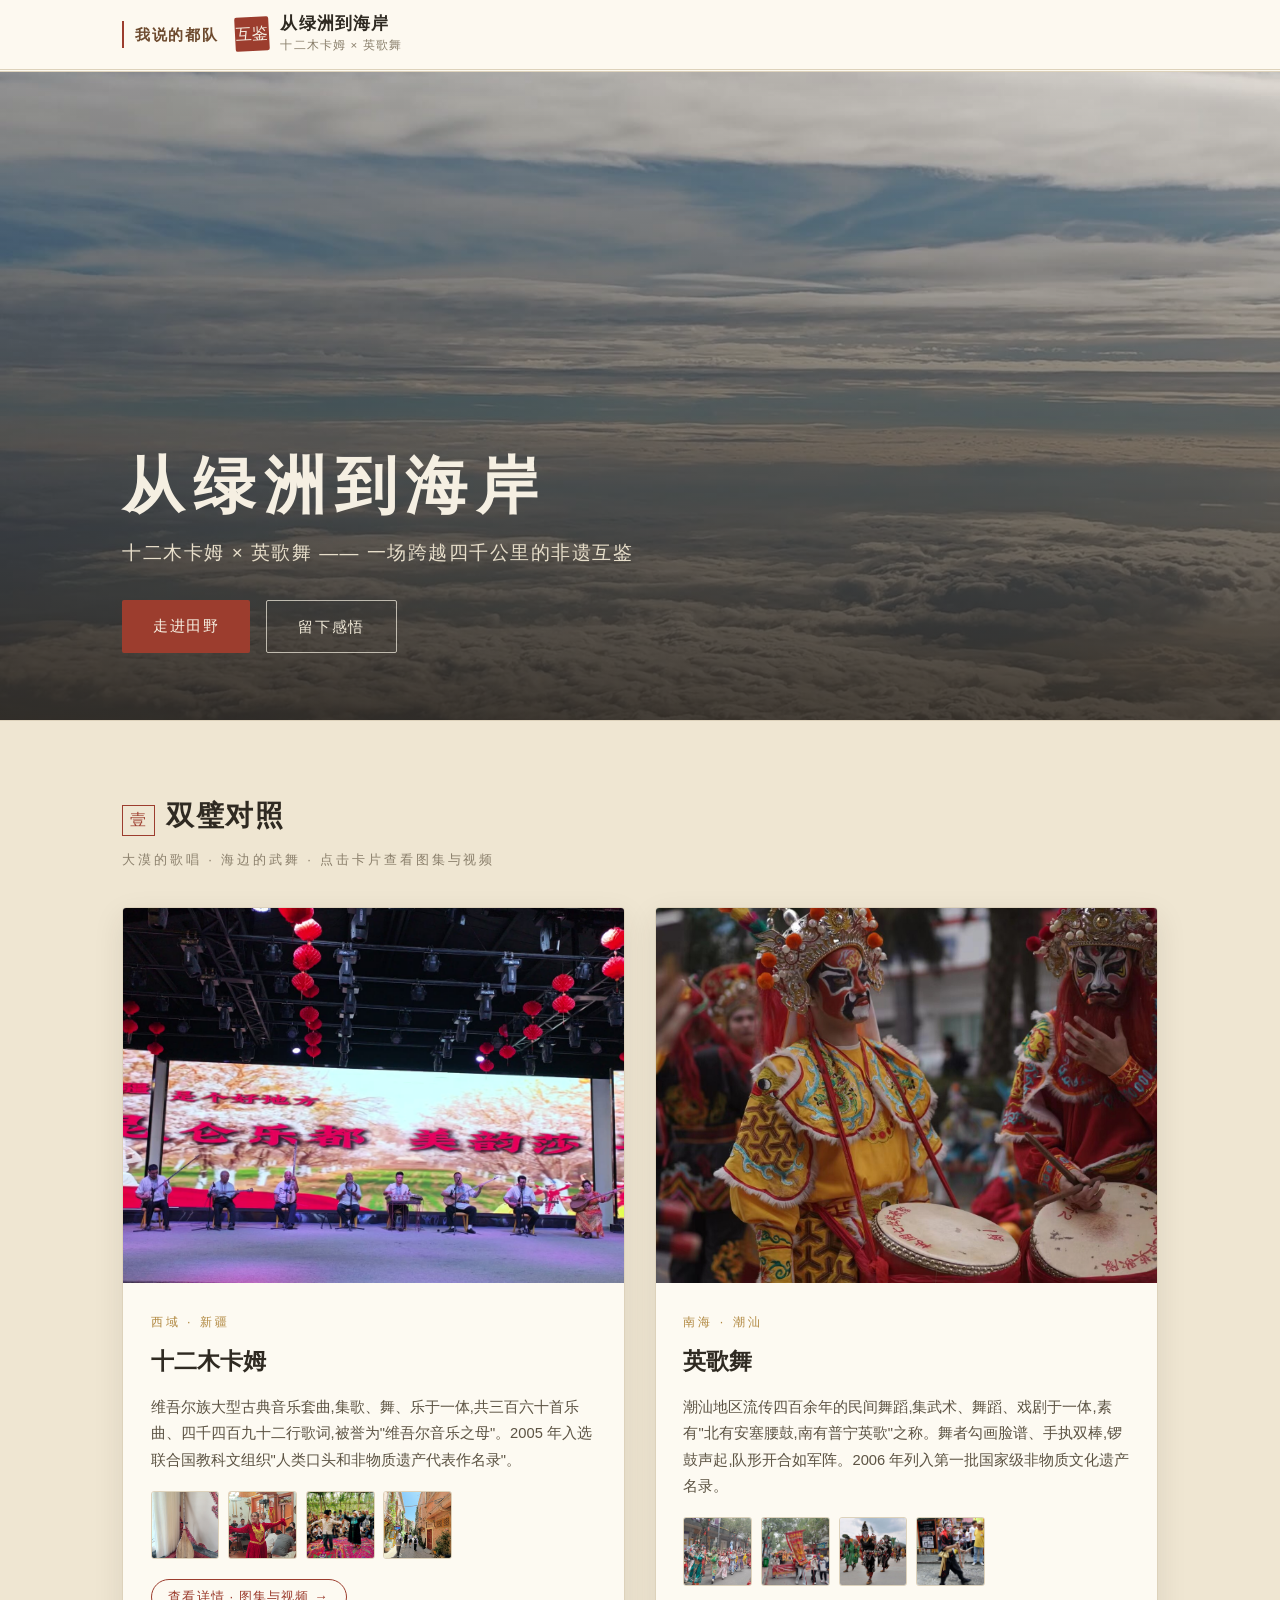
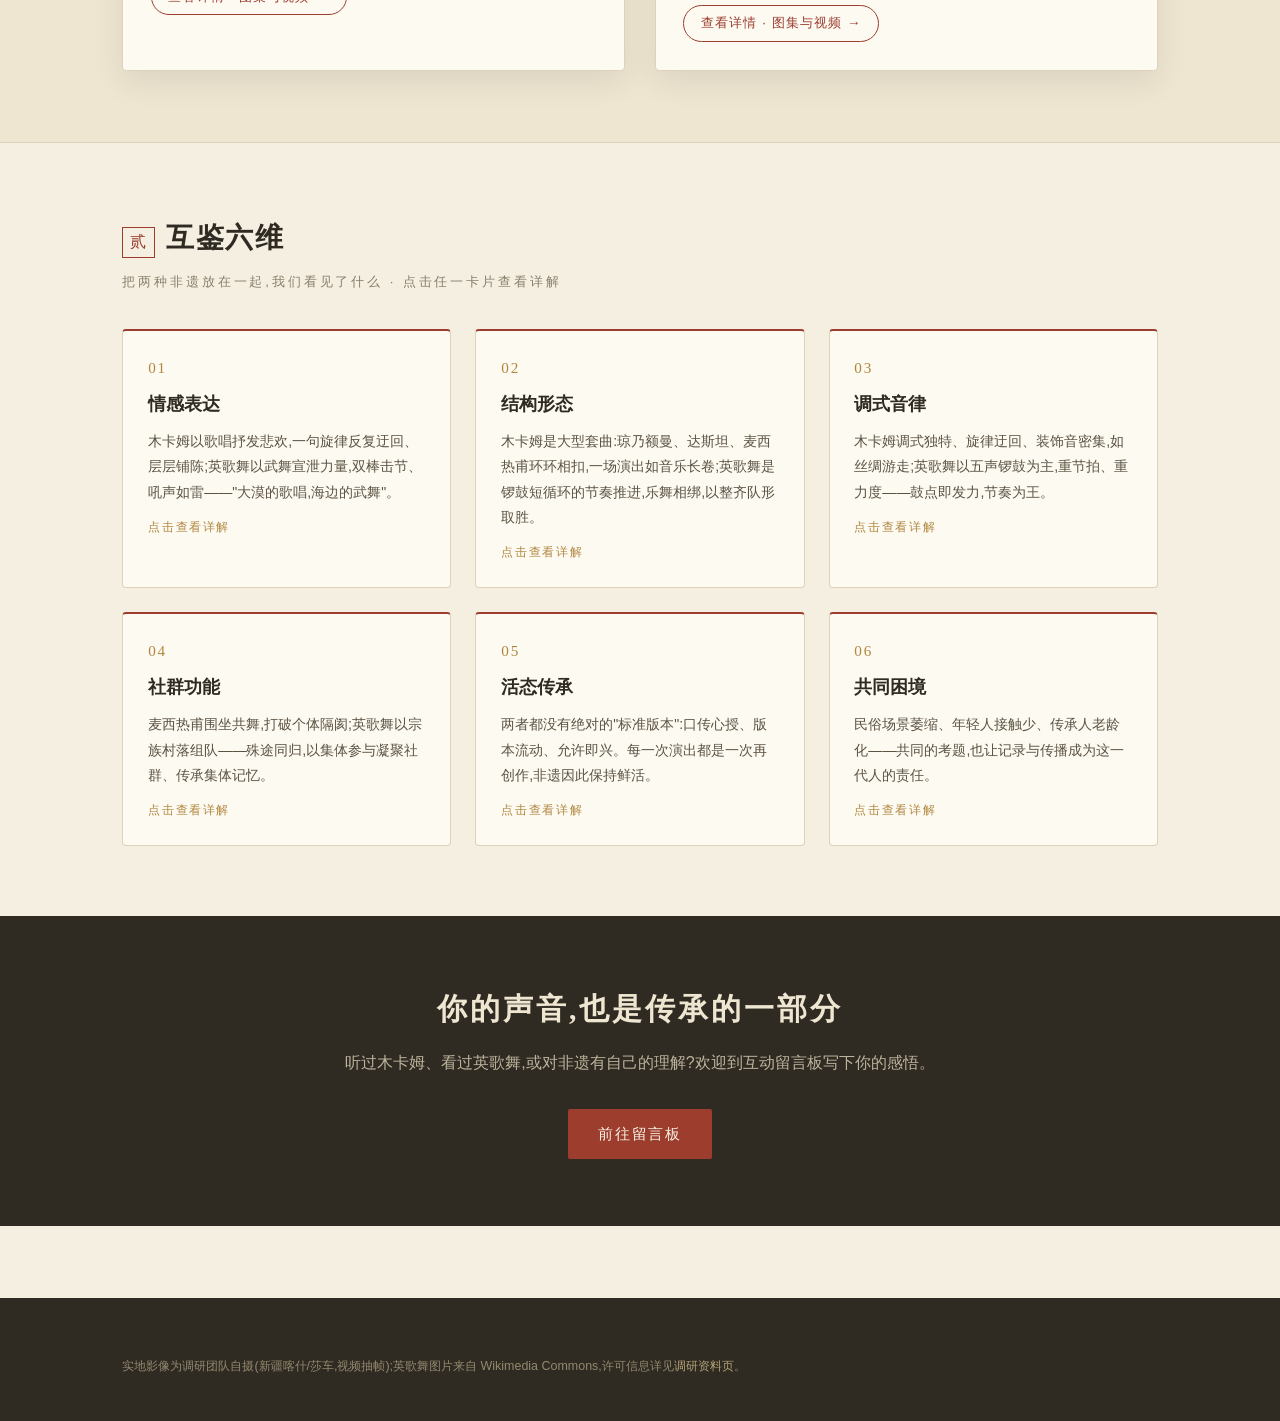
==== web/index.html @ 74cf7c91 "Add 从绿洲到海岸 cultural exchange website with Waline comments" ====
<!DOCTYPE html>
<html lang="zh-CN">
<head>
<meta charset="UTF-8">
<meta name="viewport" content="width=device-width, initial-scale=1.0">
<title>从绿洲到海岸 · 十二木卡姆 × 英歌舞</title>
<meta name="description" content="十二木卡姆与英歌舞文化互鉴——从绿洲到海岸,田野调研成果展示。">
<link rel="icon" href="data:image/svg+xml,%3Csvg xmlns='http://www.w3.org/2000/svg' viewBox='0 0 100 100'%3E%3Crect width='100' height='100' fill='%239c3d2e'/%3E%3Ctext x='50' y='74' font-size='62' text-anchor='middle' fill='%23f5efe2' font-family='serif'%3E%E4%BA%92%3C/text%3E%3C/svg%3E">
<link rel="stylesheet" href="css/style.css">
</head>
<body data-page="home">

<header class="site-header">
  <div class="container header-inner">
    <span class="team-name">我说的都队</span>
    <a class="brand" href="index.html">
      <span class="seal">互鉴</span>
      <span class="brand-text">
        <b>从绿洲到海岸</b>
        <small>十二木卡姆 × 英歌舞</small>
      </span>
    </a>
    <details class="nav-toggle">
      <summary aria-label="打开菜单">☰</summary>
      <nav class="site-nav" aria-label="主导航">
        <a href="index.html" class="active">首页</a>
        <a href="research.html">调研资料</a>
        <a href="guestbook.html">互动留言</a>
      </nav>
    </details>
  </div>
</header>

<main>
  <!-- 首屏 -->
  <section class="hero">
    <img class="hero-img" src="assets/img/hero_kashgar.jpg" alt="新疆喀什航拍采集画面(调研团队自摄)">
    <div class="hero-overlay">
      <div class="container hero-content">
        <h1>从绿洲到海岸</h1>
        <p class="hero-sub">十二木卡姆 × 英歌舞 —— 一场跨越四千公里的非遗互鉴</p>
        <div class="hero-actions">
          <a class="btn btn-primary" href="research.html">走进田野</a>
          <a class="btn btn-ghost" href="guestbook.html">留下感悟</a>
        </div>
      </div>
    </div>
  </section>

  <!-- 壹 · 双璧对照 -->
  <section class="section section-alt">
    <div class="container">
      <h2 class="section-title"><span class="sec-no">壹</span>双璧对照</h2>
      <p class="sec-sub">大漠的歌唱 · 海边的武舞 · 点击卡片查看图集与视频</p>
      <div class="duo-cards">
        <article class="duo-card" data-detail="muqam" role="button" tabindex="0">
          <img src="assets/img/stage_muqam.jpg" alt="莎车舞台木卡姆专场演出(调研团队自摄)">
          <div class="duo-body">
            <span class="tag">西域 · 新疆</span>
            <h3>十二木卡姆</h3>
            <p>维吾尔族大型古典音乐套曲,集歌、舞、乐于一体,共三百六十首乐曲、四千四百九十二行歌词,被誉为"维吾尔音乐之母"。2005 年入选联合国教科文组织"人类口头和非物质遗产代表作名录"。</p>
            <div class="card-thumbs">
              <img src="assets/img/muqam_dutar.jpg" alt="都塔尔">
              <img src="assets/img/teahouse_muqam.jpg" alt="茶馆表演">
              <img src="assets/img/muqam_xinjiang.jpg" alt="木卡姆演奏">
              <img src="assets/img/street_kashgar.jpg" alt="古城街巷">
            </div>
            <span class="card-more">查看详情 · 图集与视频 →</span>
          </div>
        </article>
        <article class="duo-card" data-detail="yingge" role="button" tabindex="0">
          <img src="assets/img/yingge_chaoshan.jpg" alt="潮汕英歌舞表演(摄影:Zoemonday,CC BY-SA 4.0)">
          <div class="duo-body">
            <span class="tag">南海 · 潮汕</span>
            <h3>英歌舞</h3>
            <p>潮汕地区流传四百余年的民间舞蹈,集武术、舞蹈、戏剧于一体,素有"北有安塞腰鼓,南有普宁英歌"之称。舞者勾画脸谱、手执双棒,锣鼓声起,队形开合如军阵。2006 年列入第一批国家级非物质文化遗产名录。</p>
            <div class="card-thumbs">
              <img src="assets/img/yingge_1.jpg" alt="英歌舞(CC0)">
              <img src="assets/img/yingge_2.jpg" alt="英歌舞(CC0)">
              <img src="assets/img/puning_yingge.jpg" alt="普宁英歌">
              <img src="assets/img/yingge_hk.jpg" alt="英歌舞角色">
            </div>
            <span class="card-more">查看详情 · 图集与视频 →</span>
          </div>
        </article>
      </div>
    </div>
  </section>

  <!-- 贰 · 互鉴六维 -->
  <section class="section">
    <div class="container">
      <h2 class="section-title"><span class="sec-no">贰</span>互鉴六维</h2>
      <p class="sec-sub">把两种非遗放在一起,我们看见了什么 · 点击任一卡片查看详解</p>
      <div class="dims">
        <div class="dim-card" data-detail="dim1" role="button" tabindex="0"><span class="dim-no">01</span><h3>情感表达</h3><p>木卡姆以歌唱抒发悲欢,一句旋律反复迂回、层层铺陈;英歌舞以武舞宣泄力量,双棒击节、吼声如雷——"大漠的歌唱,海边的武舞"。</p><span class="dim-hint">点击查看详解</span></div>
        <div class="dim-card" data-detail="dim2" role="button" tabindex="0"><span class="dim-no">02</span><h3>结构形态</h3><p>木卡姆是大型套曲:琼乃额曼、达斯坦、麦西热甫环环相扣,一场演出如音乐长卷;英歌舞是锣鼓短循环的节奏推进,乐舞相绑,以整齐队形取胜。</p><span class="dim-hint">点击查看详解</span></div>
        <div class="dim-card" data-detail="dim3" role="button" tabindex="0"><span class="dim-no">03</span><h3>调式音律</h3><p>木卡姆调式独特、旋律迂回、装饰音密集,如丝绸游走;英歌舞以五声锣鼓为主,重节拍、重力度——鼓点即发力,节奏为王。</p><span class="dim-hint">点击查看详解</span></div>
        <div class="dim-card" data-detail="dim4" role="button" tabindex="0"><span class="dim-no">04</span><h3>社群功能</h3><p>麦西热甫围坐共舞,打破个体隔阂;英歌舞以宗族村落组队——殊途同归,以集体参与凝聚社群、传承集体记忆。</p><span class="dim-hint">点击查看详解</span></div>
        <div class="dim-card" data-detail="dim5" role="button" tabindex="0"><span class="dim-no">05</span><h3>活态传承</h3><p>两者都没有绝对的"标准版本":口传心授、版本流动、允许即兴。每一次演出都是一次再创作,非遗因此保持鲜活。</p><span class="dim-hint">点击查看详解</span></div>
        <div class="dim-card" data-detail="dim6" role="button" tabindex="0"><span class="dim-no">06</span><h3>共同困境</h3><p>民俗场景萎缩、年轻人接触少、传承人老龄化——共同的考题,也让记录与传播成为这一代人的责任。</p><span class="dim-hint">点击查看详解</span></div>
      </div>
    </div>
  </section>

  <!-- 结尾召唤 -->
  <section class="cta">
    <div class="container">
      <h2>你的声音,也是传承的一部分</h2>
      <p>听过木卡姆、看过英歌舞,或对非遗有自己的理解?欢迎到互动留言板写下你的感悟。</p>
      <a class="btn btn-primary" href="guestbook.html">前往留言板</a>
    </div>
  </section>
</main>

<!-- 详情弹窗(双璧对照 / 互鉴六维共用) -->
<div class="modal" id="detail-modal" role="dialog" aria-modal="true" aria-labelledby="detail-title" hidden>
  <div class="modal-backdrop" data-close></div>
  <div class="modal-panel">
    <button class="modal-close" data-close aria-label="关闭">×</button>
    <div class="modal-body" id="detail-body"></div>
  </div>
</div>

<footer class="site-footer">
  <div class="container">
    <p class="fineprint">实地影像为调研团队自摄(新疆喀什/莎车,视频抽帧);英歌舞图片来自 Wikimedia Commons,许可信息详见<a href="research.html">调研资料页</a>。</p>
  </div>
</footer>

<script src="js/main.js"></script>
</body>
</html>
---- web/css/style.css ----
/* ==========================================================================
   《从绿洲到海岸》专题网页 · 全局样式
   设计基调:简约人文 · 非遗氛围 —— 纸色底、墨色字、朱砂红与赭金点缀
   ========================================================================== */

:root{
  --paper:#f5efe2;          /* 纸底 */
  --paper-2:#efe6d2;        /* 深一档纸色(分区背景) */
  --card:#fdfaf2;           /* 卡片 */
  --ink:#2f2a22;            /* 墨 */
  --ink-soft:#5c5343;       /* 次级文字 */
  --ink-faint:#8a7f6b;      /* 弱化文字 */
  --cinnabar:#9c3d2e;       /* 朱砂红 */
  --cinnabar-dark:#7e2f23;
  --earth:#6e4b2f;          /* 赭褐 */
  --gold:#b0873f;           /* 赭金 */
  --line:#ddd2bb;           /* 分隔线 */
  --serif:"Noto Serif SC","Source Han Serif SC","Songti SC","STSong","SimSun",serif;
  --sans:"Noto Sans SC","PingFang SC","Microsoft YaHei","Helvetica Neue",Arial,sans-serif;
  --shadow:0 10px 30px rgba(47,42,34,.10);
}

*{margin:0;padding:0;box-sizing:border-box;}
html{scroll-behavior:smooth;}
body{font-family:var(--sans);font-size:16px;line-height:1.8;color:var(--ink);background:var(--paper);}
img{display:block;max-width:100%;}
a{color:var(--cinnabar);text-decoration:none;transition:color .2s;}
a:hover{color:var(--cinnabar-dark);}
.container{max-width:1080px;margin:0 auto;padding:0 1.4rem;}

/* ---------- 顶部导航 ---------- */
.site-header{
  position:sticky;top:0;z-index:100;
  background:rgba(253,250,242,.93);backdrop-filter:blur(6px);
  border-bottom:3px double var(--line);
}
.header-inner{display:flex;align-items:center;gap:1rem;height:4.3rem;}
.team-name{
  font-family:var(--serif);font-size:.95rem;font-weight:600;color:var(--earth);
  letter-spacing:.12em;white-space:nowrap;border-left:2px solid var(--cinnabar);
  padding-left:.65rem;
}
.brand{display:flex;align-items:center;gap:.7rem;color:var(--ink);}
.brand:hover{color:var(--ink);}
.seal{
  flex:none;width:2.15rem;height:2.15rem;background:var(--cinnabar);color:var(--paper);
  font-family:var(--serif);font-size:1rem;letter-spacing:.02em;
  display:flex;align-items:center;justify-content:center;
  transform:rotate(-3deg);border-radius:2px;
}
.brand-text b{display:block;font-family:var(--serif);font-size:1.08rem;font-weight:600;line-height:1.3;letter-spacing:.06em;}
.brand-text small{display:block;color:var(--ink-faint);font-size:.72rem;letter-spacing:.1em;}

.back-home{
  margin-left:auto;display:inline-flex;align-items:center;gap:.3rem;
  font-size:.82rem;color:var(--ink-soft);border:1px solid var(--line);
  border-radius:999px;padding:.3rem .85rem;transition:all .2s;white-space:nowrap;
}
.back-home:hover{border-color:var(--cinnabar);color:var(--cinnabar);}
.nav-toggle{margin-left:0;}
.nav-toggle summary{display:none;}
.site-nav{display:flex;align-items:center;gap:1.9rem;}
.site-nav a{
  color:var(--ink-soft);font-size:.95rem;padding:.35rem .15rem;
  border-bottom:2px solid transparent;transition:color .2s,border-color .2s;
}
.site-nav a:hover{color:var(--ink);}
.site-nav a.active{color:var(--cinnabar);border-bottom-color:var(--cinnabar);}

/* ---------- 首页首屏 ---------- */
.hero{position:relative;overflow:hidden;}
.hero-img{width:100%;height:clamp(26rem,72vh,42rem);object-fit:cover;object-position:center 30%;}
.hero-overlay{
  position:absolute;inset:0;display:flex;align-items:flex-end;
  background:linear-gradient(180deg,rgba(31,24,17,.15) 0%,rgba(31,24,17,.5) 55%,rgba(31,24,17,.8) 100%);
}
.hero-content{width:100%;padding-bottom:4.2rem;color:var(--paper);}
.hero-kicker{
  display:inline-block;font-size:.82rem;letter-spacing:.26em;
  border:1px solid rgba(245,239,226,.55);padding:.35rem .95rem;margin-bottom:1.3rem;
}
.hero-content h1{
  font-family:var(--serif);font-size:clamp(2.4rem,6vw,3.9rem);font-weight:600;
  letter-spacing:.14em;line-height:1.25;margin-bottom:.7rem;
}
.hero-sub{font-size:clamp(1rem,2vw,1.18rem);color:#e8dfcb;letter-spacing:.08em;margin-bottom:1.9rem;}
.hero-actions{display:flex;flex-wrap:wrap;gap:1rem;}

.btn{
  display:inline-block;padding:.72rem 1.9rem;border-radius:2px;
  font-size:.95rem;letter-spacing:.12em;transition:all .2s;
}
.btn-primary{background:var(--cinnabar);color:#f8f2e4;}
.btn-primary:hover{background:var(--cinnabar-dark);color:#fff;}
.btn-ghost{border:1px solid rgba(245,239,226,.7);color:#f0e9d8;}
.btn-ghost:hover{border-color:#fff;color:#fff;}
.btn-outline{border:1px solid var(--cinnabar);color:var(--cinnabar);}
.btn-outline:hover{background:var(--cinnabar);color:#f8f2e4;}

/* ---------- 通用分区 ---------- */
.section{padding:4.4rem 0;}
.section-alt{background:var(--paper-2);border-top:1px solid var(--line);border-bottom:1px solid var(--line);}
.section-title{
  display:flex;align-items:baseline;gap:.7rem;
  font-family:var(--serif);font-size:1.75rem;font-weight:600;margin-bottom:.4rem;letter-spacing:.06em;
}
.sec-no{
  font-size:1rem;font-weight:400;color:var(--cinnabar);
  border:1px solid var(--cinnabar);padding:.02em .42em;letter-spacing:.05em;
}
.sec-sub{color:var(--ink-faint);font-size:.82rem;letter-spacing:.22em;margin-bottom:2.2rem;text-transform:uppercase;}
.prose{max-width:46rem;color:var(--ink-soft);}
.prose p{margin-bottom:1.15rem;font-size:.98rem;}
.prose strong{color:var(--ink);}

/* ---------- 双璧对照 ---------- */
.duo-cards{display:grid;grid-template-columns:1fr 1fr;gap:1.9rem;margin-top:2rem;}
.duo-card{
  background:var(--card);border:1px solid var(--line);border-radius:4px;
  overflow:hidden;box-shadow:var(--shadow);display:flex;flex-direction:column;
}
.duo-card img{width:100%;aspect-ratio:4/3;object-fit:cover;}
.duo-body{padding:1.5rem 1.7rem 1.8rem;}
.duo-body .tag{color:var(--gold);font-size:.78rem;letter-spacing:.24em;}
.duo-body h3{font-family:var(--serif);font-size:1.45rem;font-weight:600;margin:.35rem 0 .65rem;}
.duo-body p{font-size:.92rem;color:var(--ink-soft);}

/* ---------- 互鉴六维 ---------- */
.dims{display:grid;grid-template-columns:repeat(3,1fr);gap:1.5rem;margin-top:2rem;}
.dim-card{
  background:var(--card);border:1px solid var(--line);border-top:2px solid var(--cinnabar);
  border-radius:4px;padding:1.45rem 1.55rem;
}
.dim-no{font-family:var(--serif);color:var(--gold);font-size:.95rem;letter-spacing:.12em;}
.dim-card h3{font-family:var(--serif);font-size:1.14rem;font-weight:600;margin:.3rem 0 .55rem;}
.dim-card p{font-size:.88rem;color:var(--ink-soft);}

/* ---------- 调研足迹时间线 ---------- */
.timeline{margin-top:2rem;border-left:2px solid var(--line);padding-left:1.9rem;display:grid;gap:1.7rem;max-width:40rem;}
.tl-item{position:relative;}
.tl-item::before{
  content:"";position:absolute;left:-2.45rem;top:.5em;
  width:.72rem;height:.72rem;border-radius:50%;
  background:var(--cinnabar);box-shadow:0 0 0 4px var(--paper);
}
.section-alt .tl-item::before{box-shadow:0 0 0 4px var(--paper-2);}
.tl-date{font-family:var(--serif);color:var(--cinnabar);font-size:1.04rem;letter-spacing:.05em;}
.tl-item p{color:var(--ink-soft);font-size:.92rem;}

/* ---------- 结尾召唤 ---------- */
.cta{background:var(--ink);color:#efe6d2;text-align:center;padding:4.2rem 1.4rem;}
.cta h2{font-family:var(--serif);font-size:1.85rem;font-weight:600;letter-spacing:.1em;margin-bottom:.8rem;}
.cta p{color:#bdb39c;margin-bottom:1.9rem;}

/* ---------- 内页页眉 ---------- */
.page-hero{
  background:var(--paper-2);border-bottom:1px solid var(--line);padding:4.2rem 0 2.7rem;
  background-image:radial-gradient(rgba(156,61,46,.07) 1px,transparent 1px);
  background-size:24px 24px;
}
.page-hero .kick{color:var(--gold);font-size:.82rem;letter-spacing:.32em;}
.page-hero h1{font-family:var(--serif);font-size:clamp(1.9rem,4.5vw,2.6rem);font-weight:600;letter-spacing:.1em;margin:.45rem 0 .7rem;}
.page-hero p{color:var(--ink-soft);max-width:44rem;font-size:.95rem;}
.toc{display:flex;flex-wrap:wrap;gap:.7rem;margin-top:2rem;}
.toc a{
  font-size:.88rem;color:var(--ink-soft);background:var(--card);
  border:1px solid var(--line);border-radius:999px;padding:.38rem 1.05rem;transition:all .2s;
}
.toc a:hover{border-color:var(--cinnabar);color:var(--cinnabar);}

/* ---------- 文字纪实引文卡 ---------- */
.quotes{display:grid;gap:1.6rem;margin-top:2rem;}
.quote-card{
  background:var(--card);border:1px solid var(--line);border-left:3px solid var(--cinnabar);
  border-radius:4px;padding:1.6rem 1.9rem;
}
.quote-card h3{font-family:var(--serif);font-size:1.1rem;color:var(--cinnabar);letter-spacing:.16em;margin-bottom:.65rem;}
.quote-card p{font-family:var(--serif);font-size:1.03rem;color:var(--ink);line-height:2;}

/* ---------- 图片网格 ---------- */
.photo-grid{display:grid;grid-template-columns:repeat(3,1fr);gap:1.5rem;margin-top:2rem;}
.photo-grid--duo{grid-template-columns:1fr 1fr;}
figure.photo{background:var(--card);border:1px solid var(--line);border-radius:4px;overflow:hidden;margin:0;}
.photo img{width:100%;aspect-ratio:4/3;object-fit:cover;transition:transform .4s ease;}
.photo:hover img{transform:scale(1.03);}
figcaption{padding:.85rem 1.05rem 1.05rem;}
figcaption .cap-date{display:block;color:var(--cinnabar);font-size:.78rem;letter-spacing:.12em;margin-bottom:.2rem;}
figcaption p{font-size:.87rem;color:var(--ink-soft);}
.note{font-size:.85rem;color:var(--ink-faint);margin-top:1.2rem;}

/* ---------- 田野访谈 ---------- */
.sub-block-title{
  font-family:var(--serif);font-size:1.18rem;font-weight:600;color:var(--earth);
  margin:2.8rem 0 .4rem;letter-spacing:.08em;
}
.sub-block-title::before{content:"· ";color:var(--cinnabar);}

/* ---------- 留言板话题卡 ---------- */
.topics{display:grid;grid-template-columns:repeat(3,1fr);gap:1.5rem;margin:2rem 0 1rem;}
.topic-card{
  position:relative;background:var(--card);border:1px solid var(--line);
  border-radius:4px;padding:2rem 1.5rem 1.5rem;
}
.topic-card::before{
  content:"“";position:absolute;top:.2rem;left:1.05rem;
  font-family:var(--serif);font-size:3rem;color:var(--gold);opacity:.45;line-height:1;
}
.topic-card p{font-family:var(--serif);font-size:.96rem;color:var(--ink);}

/* ---------- 评论区(Waline) ---------- */
#waline{
  margin-top:2.2rem;background:var(--card);border:1px solid var(--line);
  border-radius:4px;padding:1.5rem;
}
#waline .wl-panel{border-radius:2px;}
.waline-pending{
  border:1px dashed var(--line);border-radius:4px;padding:3rem 1.5rem;
  text-align:center;color:var(--ink-faint);font-size:.95rem;
}
.waline-pending b{color:var(--ink-soft);}

/* ---------- 页脚 ---------- */
.site-footer{background:var(--ink);color:#cfc6ae;margin-top:4.5rem;padding:2.7rem 0;}
.site-footer b{color:#efe6d2;font-family:var(--serif);letter-spacing:.08em;font-weight:600;}
.fineprint{margin-top:.85rem;font-size:.78rem;color:#93896f;max-width:52rem;}
.fineprint a{color:#b3a277;}
.fineprint a:hover{color:#d9c694;}

/* ---------- 卡片互动增强 ---------- */
.duo-card{cursor:pointer;transition:transform .25s ease,box-shadow .25s ease;}
.duo-card:hover{transform:translateY(-4px);box-shadow:0 18px 44px rgba(47,42,34,.16);}
.card-thumbs{display:flex;gap:.55rem;margin:1.1rem 0 1.2rem;flex-wrap:wrap;}
.card-thumbs img{width:4.3rem;height:4.3rem;object-fit:cover;border-radius:3px;border:1px solid var(--line);}
.card-more{
  display:inline-flex;align-items:center;gap:.4rem;font-size:.84rem;letter-spacing:.08em;
  color:var(--cinnabar);border:1px solid var(--cinnabar);border-radius:999px;padding:.32rem 1.05rem;
  transition:all .2s;
}
.duo-card:hover .card-more{background:var(--cinnabar);color:#f8f2e4;}
.dim-card{cursor:pointer;transition:transform .25s ease,box-shadow .25s ease,border-color .25s ease;}
.dim-card:hover{transform:translateY(-3px);box-shadow:var(--shadow);border-color:var(--cinnabar);}
.dim-hint{display:block;margin-top:.75rem;font-size:.74rem;color:var(--gold);letter-spacing:.14em;}
.dim-card:hover .dim-hint{color:var(--cinnabar);}

/* ---------- 详情弹窗 ---------- */
.modal{position:fixed;inset:0;z-index:200;display:flex;align-items:center;justify-content:center;padding:1.2rem;}
.modal[hidden]{display:none;}
.modal-backdrop{position:absolute;inset:0;background:rgba(31,24,17,.64);backdrop-filter:blur(3px);}
.modal-panel{
  position:relative;background:var(--card);border:1px solid var(--line);border-radius:6px;
  max-width:880px;width:100%;max-height:88vh;overflow-y:auto;
  padding:2.2rem 2.4rem 2.4rem;box-shadow:0 30px 80px rgba(0,0,0,.35);
}
.modal-close{
  position:absolute;top:.85rem;right:1.05rem;border:none;background:none;
  font-size:2rem;line-height:1;color:var(--ink-faint);cursor:pointer;padding:.15rem .5rem;
}
.modal-close:hover{color:var(--cinnabar);}
.modal-kicker{color:var(--gold);font-size:.8rem;letter-spacing:.26em;}
.modal-panel h3{font-family:var(--serif);font-size:1.8rem;font-weight:600;margin:.3rem 0 1rem;letter-spacing:.06em;}
.modal-paras p{color:var(--ink-soft);font-size:.95rem;margin-bottom:.9rem;}
.modal-paras strong{color:var(--ink);}
.m-block-title{font-family:var(--serif);font-size:1.1rem;font-weight:600;color:var(--cinnabar);margin:1.9rem 0 1rem;letter-spacing:.12em;}
.m-block-title::before{content:"· ";color:var(--gold);}
.m-gallery{display:grid;grid-template-columns:repeat(3,1fr);gap:1.1rem;}
.m-gallery figure{margin:0;background:var(--paper);border:1px solid var(--line);border-radius:4px;overflow:hidden;}
.m-gallery img{width:100%;aspect-ratio:4/3;object-fit:cover;}
.m-gallery figcaption{padding:.55rem .8rem .7rem;font-size:.78rem;color:var(--ink-soft);line-height:1.6;}
.m-videos{display:grid;grid-template-columns:1fr 1fr;gap:1.2rem;}
.m-video{border:1px solid var(--line);border-radius:4px;overflow:hidden;background:var(--paper);}
.m-video .vid-wrap{position:relative;width:100%;aspect-ratio:16/9;background:#000;}
.m-video iframe{position:absolute;inset:0;width:100%;height:100%;border:0;}
.m-video .vid-cap{padding:.65rem .9rem;font-size:.8rem;color:var(--ink-soft);line-height:1.6;}
.m-video .vid-cap b{display:block;color:var(--ink);font-size:.86rem;margin-bottom:.15rem;}
.m-links{display:grid;gap:.8rem;}
.m-link{
  display:flex;justify-content:space-between;align-items:center;gap:1rem;
  border:1px solid var(--line);border-radius:4px;padding:.9rem 1.2rem;
  background:var(--paper);color:var(--ink);transition:all .2s;
}
.m-link b{font-size:.92rem;font-weight:600;}
.m-link span{font-size:.8rem;color:var(--ink-faint);white-space:nowrap;}
.m-link:hover{border-color:var(--cinnabar);color:var(--cinnabar);transform:translateY(-2px);box-shadow:var(--shadow);}
.m-link:hover span{color:var(--cinnabar);}
@media (max-width:760px){
  .m-gallery{grid-template-columns:1fr 1fr;}
  .m-videos{grid-template-columns:1fr;}
  .modal{padding:.6rem;}
  .modal-panel{padding:1.7rem 1.15rem 1.8rem;}
}

/* ---------- 响应式 ---------- */
@media (max-width: 900px){
  .duo-cards,.dims,.interviews{grid-template-columns:1fr;}
  .photo-grid{grid-template-columns:1fr 1fr;}
  .topics{grid-template-columns:1fr;}
}
@media (max-width: 860px){
  /* 移动端导航:summary 显示为 ☰,点开为下拉菜单 */
  .nav-toggle{position:relative;}
  .nav-toggle summary{
    display:block;cursor:pointer;list-style:none;
    font-size:1.45rem;color:var(--ink);padding:.3rem .25rem;user-select:none;
  }
  .nav-toggle summary::-webkit-details-marker{display:none;}
  .nav-toggle:not([open]) .site-nav{display:none;}
  .site-nav{
    position:absolute;right:0;top:2.9rem;flex-direction:column;align-items:stretch;gap:0;
    background:var(--card);border:1px solid var(--line);border-radius:4px;min-width:10.5rem;
    box-shadow:0 12px 30px rgba(47,42,34,.16);z-index:60;
  }
  .site-nav a{padding:.85rem 1.3rem;border-bottom:1px solid var(--line);}
  .site-nav a:last-child{border-bottom:none;}
  .site-nav a.active{border-bottom:1px solid var(--line);background:rgba(156,61,46,.05);}
}
@media (min-width: 861px){
  .nav-toggle summary{display:none;}
  .nav-toggle:not([open]) .site-nav{display:flex;}
}
@media (max-width: 620px){
  .photo-grid{grid-template-columns:1fr;}
  .section{padding:3.2rem 0;}
  .hero-content{padding-bottom:3rem;}
  .hero-actions .btn{flex:1;text-align:center;}
  .brand-text small{display:none;}
}
@media (prefers-reduced-motion: reduce){
  html{scroll-behavior:auto;}
  *{transition:none !important;}
  .photo:hover img{transform:none;}
}
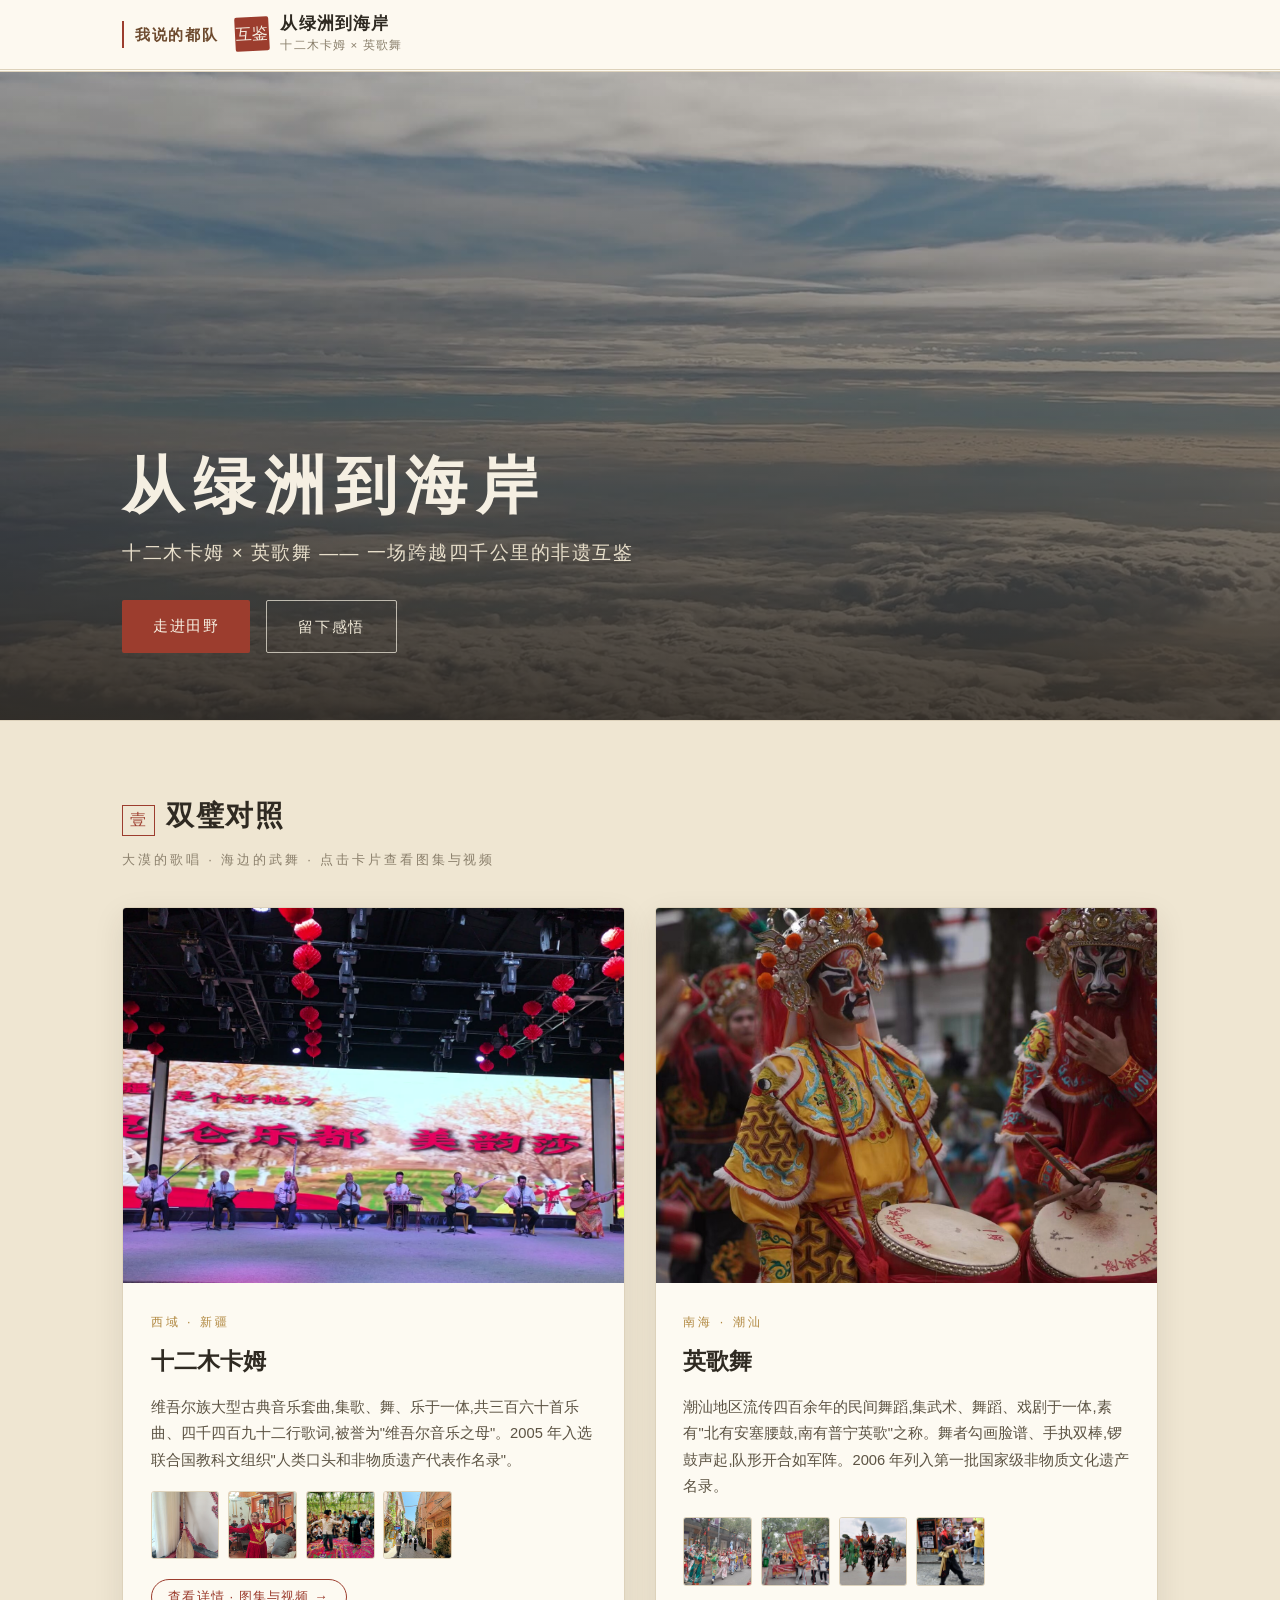
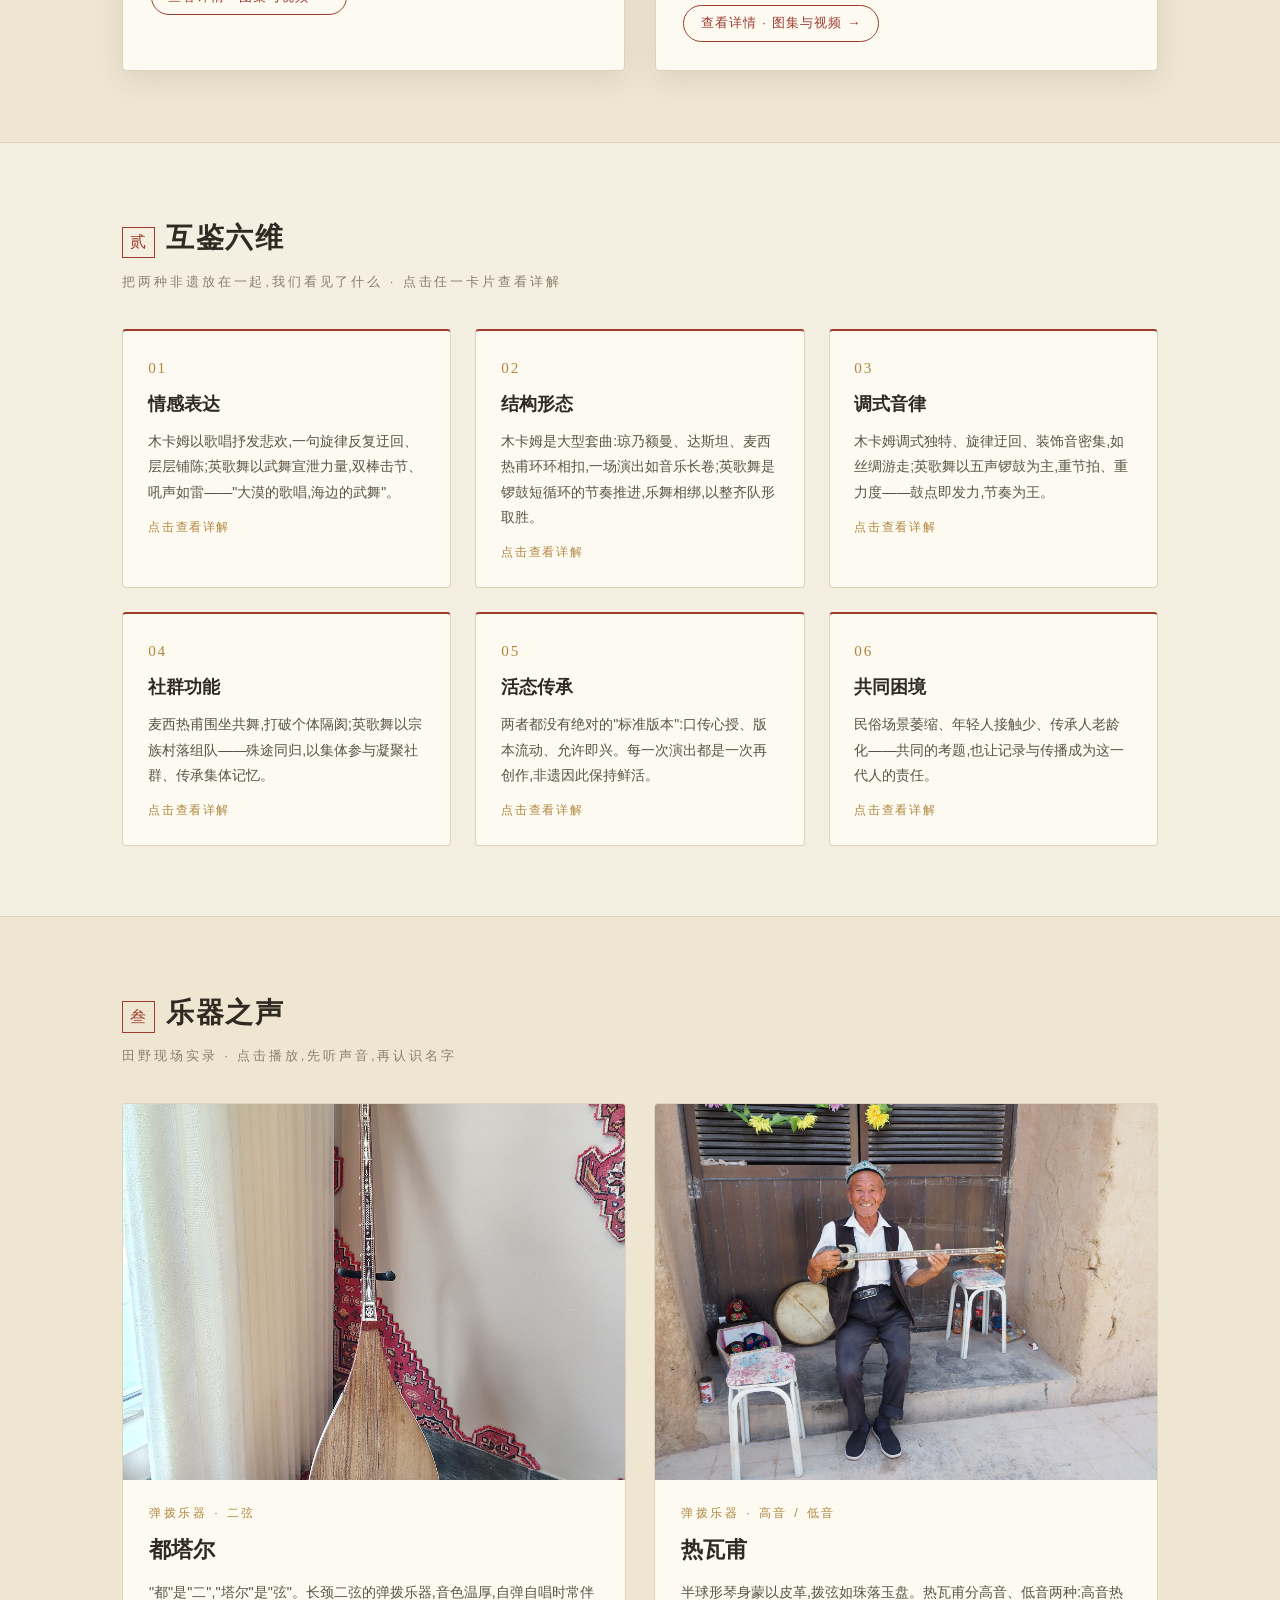
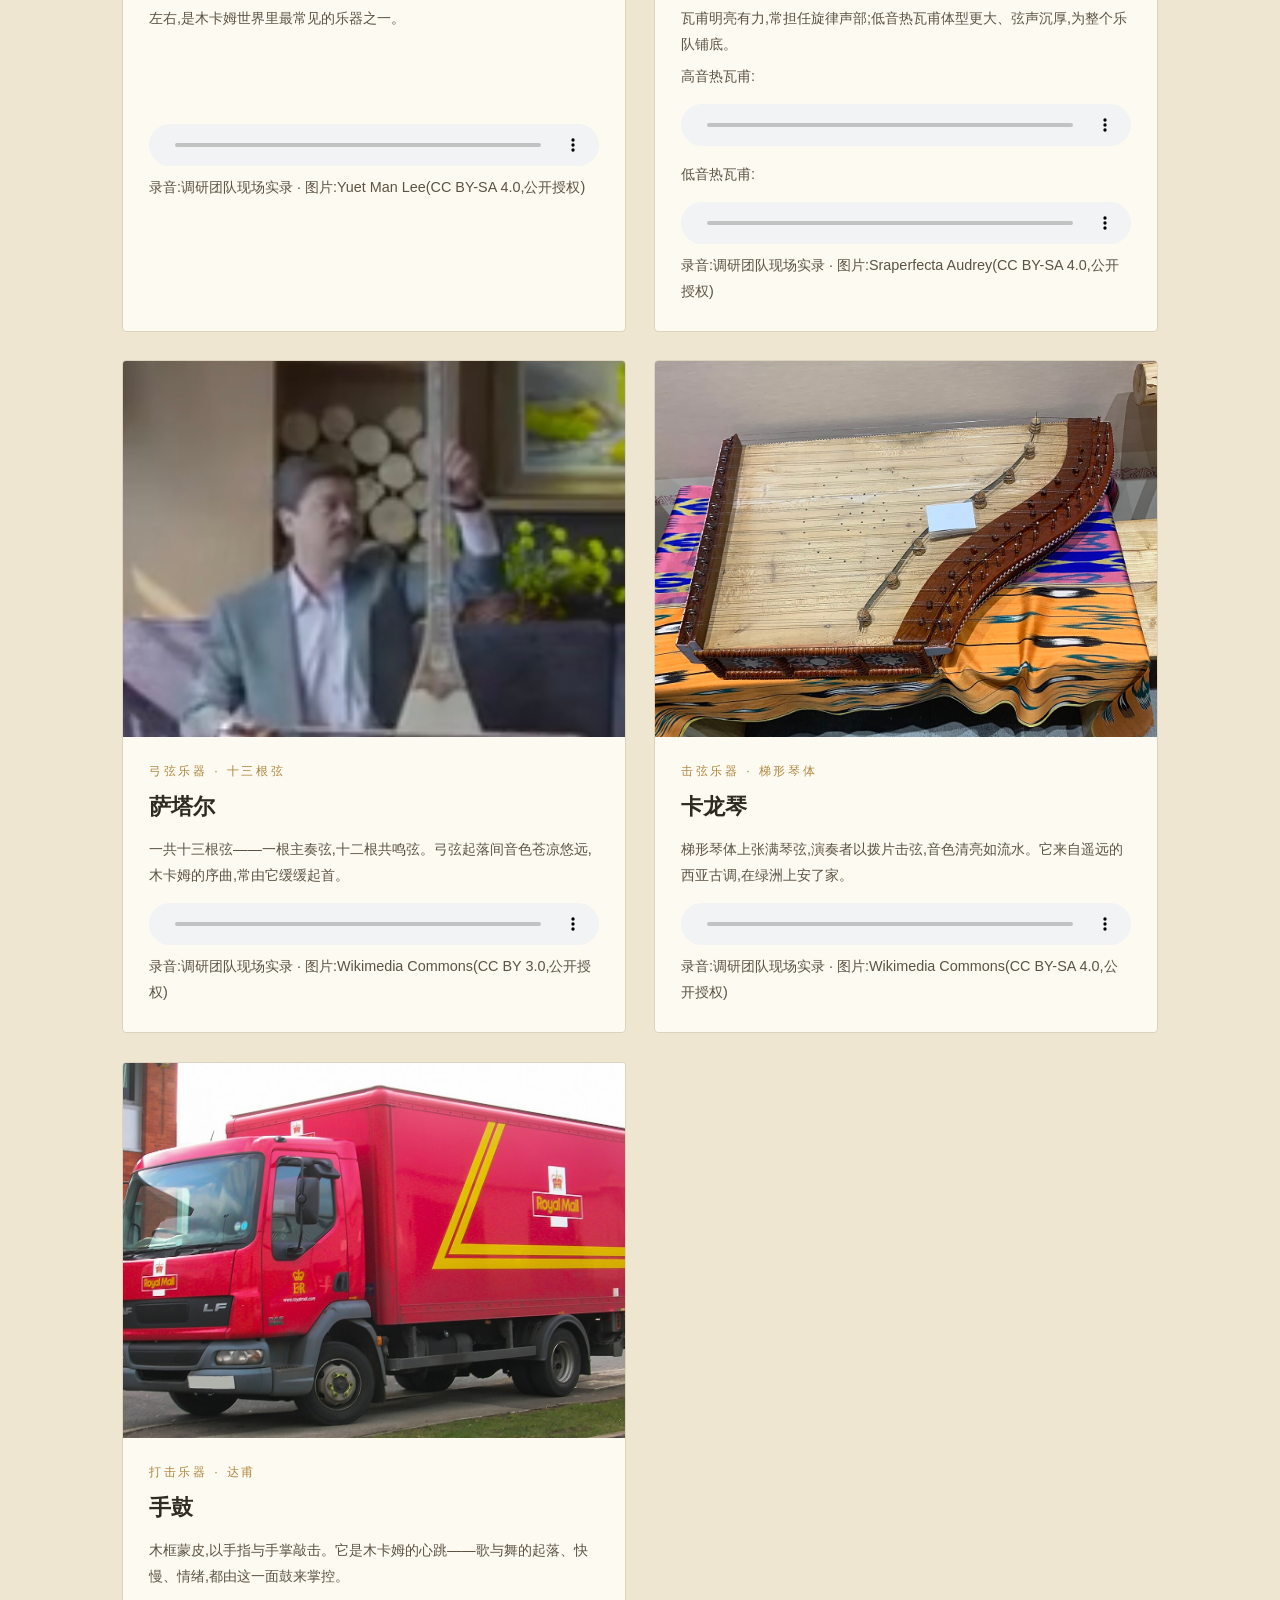
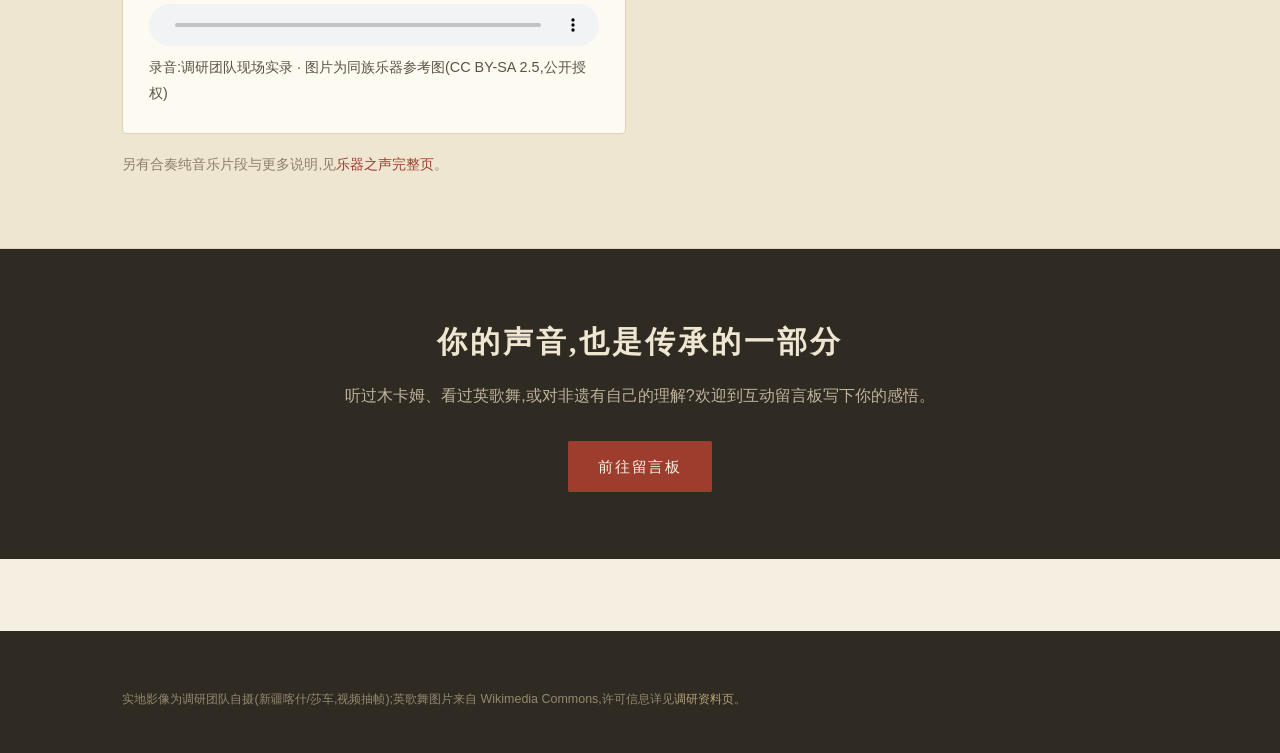
==== commit b3f4a47f: "Add instruments section to homepage with shared data" ====
--- a/web/index.html
+++ b/web/index.html
@@ -25,6 +25,7 @@
       <nav class="site-nav" aria-label="主导航">
         <a href="index.html" class="active">首页</a>
         <a href="research.html">调研资料</a>
+        <a href="instruments.html">乐器之声</a>
         <a href="guestbook.html">互动留言</a>
       </nav>
     </details>
@@ -103,6 +104,16 @@
     </div>
   </section>
 
+  <!-- 叁 · 乐器之声 -->
+  <section class="section section-alt">
+    <div class="container">
+      <h2 class="section-title"><span class="sec-no">叁</span>乐器之声</h2>
+      <p class="sec-sub">田野现场实录 · 点击播放,先听声音,再认识名字</p>
+      <div class="inst-grid" id="inst-grid"></div>
+      <p class="note">另有合奏纯音乐片段与更多说明,见<a href="instruments.html">乐器之声完整页</a>。</p>
+    </div>
+  </section>
+
   <!-- 结尾召唤 -->
   <section class="cta">
     <div class="container">
--- a/web/css/style.css
+++ b/web/css/style.css
@@ -206,6 +206,30 @@
   font-family:var(--serif);font-size:3rem;color:var(--gold);opacity:.45;line-height:1;
 }
 .topic-card p{font-family:var(--serif);font-size:.96rem;color:var(--ink);}
+
+/* ---------- 乐器之声 ---------- */
+.inst-grid{display:grid;grid-template-columns:1fr 1fr;gap:1.8rem;margin-top:2rem;}
+.inst-card{background:var(--card);border:1px solid var(--line);border-radius:4px;overflow:hidden;display:flex;flex-direction:column;}
+.inst-card img{width:100%;aspect-ratio:4/3;object-fit:cover;}
+.inst-body{padding:1.4rem 1.6rem 1.6rem;display:flex;flex-direction:column;flex:1;}
+.inst-body .tag{color:var(--gold);font-size:.78rem;letter-spacing:.22em;}
+.inst-body h3{font-family:var(--serif);font-size:1.4rem;font-weight:600;margin:.3rem 0 .6rem;}
+.inst-body p{font-size:.9rem;color:var(--ink-soft);flex:1;}
+.inst-body audio{width:100%;margin:.9rem 0 .6rem;height:2.6rem;}
+.inst-audio-label{font-size:.85rem;color:var(--cinnabar);margin-top:.4rem;}
+.inst-card--wide{grid-column:1 / -1;}
+.inst-card--wide img{aspect-ratio:21/9;object-position:center 30%;}
+@media (max-width:860px){.inst-grid{grid-template-columns:1fr;}}
+
+/* ---------- 页签(留言/反馈切换) ---------- */
+.wtabs{display:flex;gap:.7rem;margin:2.2rem 0 .6rem;}
+.wtab{
+  font-size:.9rem;letter-spacing:.1em;color:var(--ink-soft);
+  background:var(--card);border:1px solid var(--line);border-radius:999px;
+  padding:.5rem 1.4rem;cursor:pointer;transition:all .2s;font-family:var(--sans);
+}
+.wtab:hover{border-color:var(--cinnabar);color:var(--cinnabar);}
+.wtab.active{background:var(--cinnabar);border-color:var(--cinnabar);color:#f8f2e4;}
 
 /* ---------- 评论区(Waline) ---------- */
 #waline{
@@ -299,19 +323,26 @@
   /* 移动端导航:summary 显示为 ☰,点开为下拉菜单 */
   .nav-toggle{position:relative;}
   .nav-toggle summary{
-    display:block;cursor:pointer;list-style:none;
-    font-size:1.45rem;color:var(--ink);padding:.3rem .25rem;user-select:none;
+    display:block;cursor:pointer;list-style:none;-webkit-appearance:none;appearance:none;
+    font-size:1.5rem;color:var(--ink);padding:.3rem .35rem;user-select:none;
+    -webkit-tap-highlight-color:transparent;
   }
   .nav-toggle summary::-webkit-details-marker{display:none;}
   .nav-toggle:not([open]) .site-nav{display:none;}
   .site-nav{
-    position:absolute;right:0;top:2.9rem;flex-direction:column;align-items:stretch;gap:0;
+    position:absolute;right:0;top:2.8rem;flex-direction:column;align-items:stretch;gap:0;
     background:var(--card);border:1px solid var(--line);border-radius:4px;min-width:10.5rem;
-    box-shadow:0 12px 30px rgba(47,42,34,.16);z-index:60;
+    box-shadow:0 12px 30px rgba(47,42,34,.16);z-index:80;
   }
-  .site-nav a{padding:.85rem 1.3rem;border-bottom:1px solid var(--line);}
+  .site-nav a{padding:.9rem 1.3rem;border-bottom:1px solid var(--line);}
   .site-nav a:last-child{border-bottom:none;}
   .site-nav a.active{border-bottom:1px solid var(--line);background:rgba(156,61,46,.05);}
+  /* 窄屏腾地方:隐藏"返回首页"按钮(logo 本身可点回首页),压缩队名与标题 */
+  .back-home{display:none;}
+  .brand{flex-shrink:1;min-width:0;}
+  .brand-text b{overflow:hidden;text-overflow:ellipsis;white-space:nowrap;font-size:1rem;}
+  .team-name{font-size:.85rem;letter-spacing:.06em;padding-left:.45rem;flex:none;}
+  .header-inner{gap:.55rem;height:3.9rem;}
 }
 @media (min-width: 861px){
   .nav-toggle summary{display:none;}
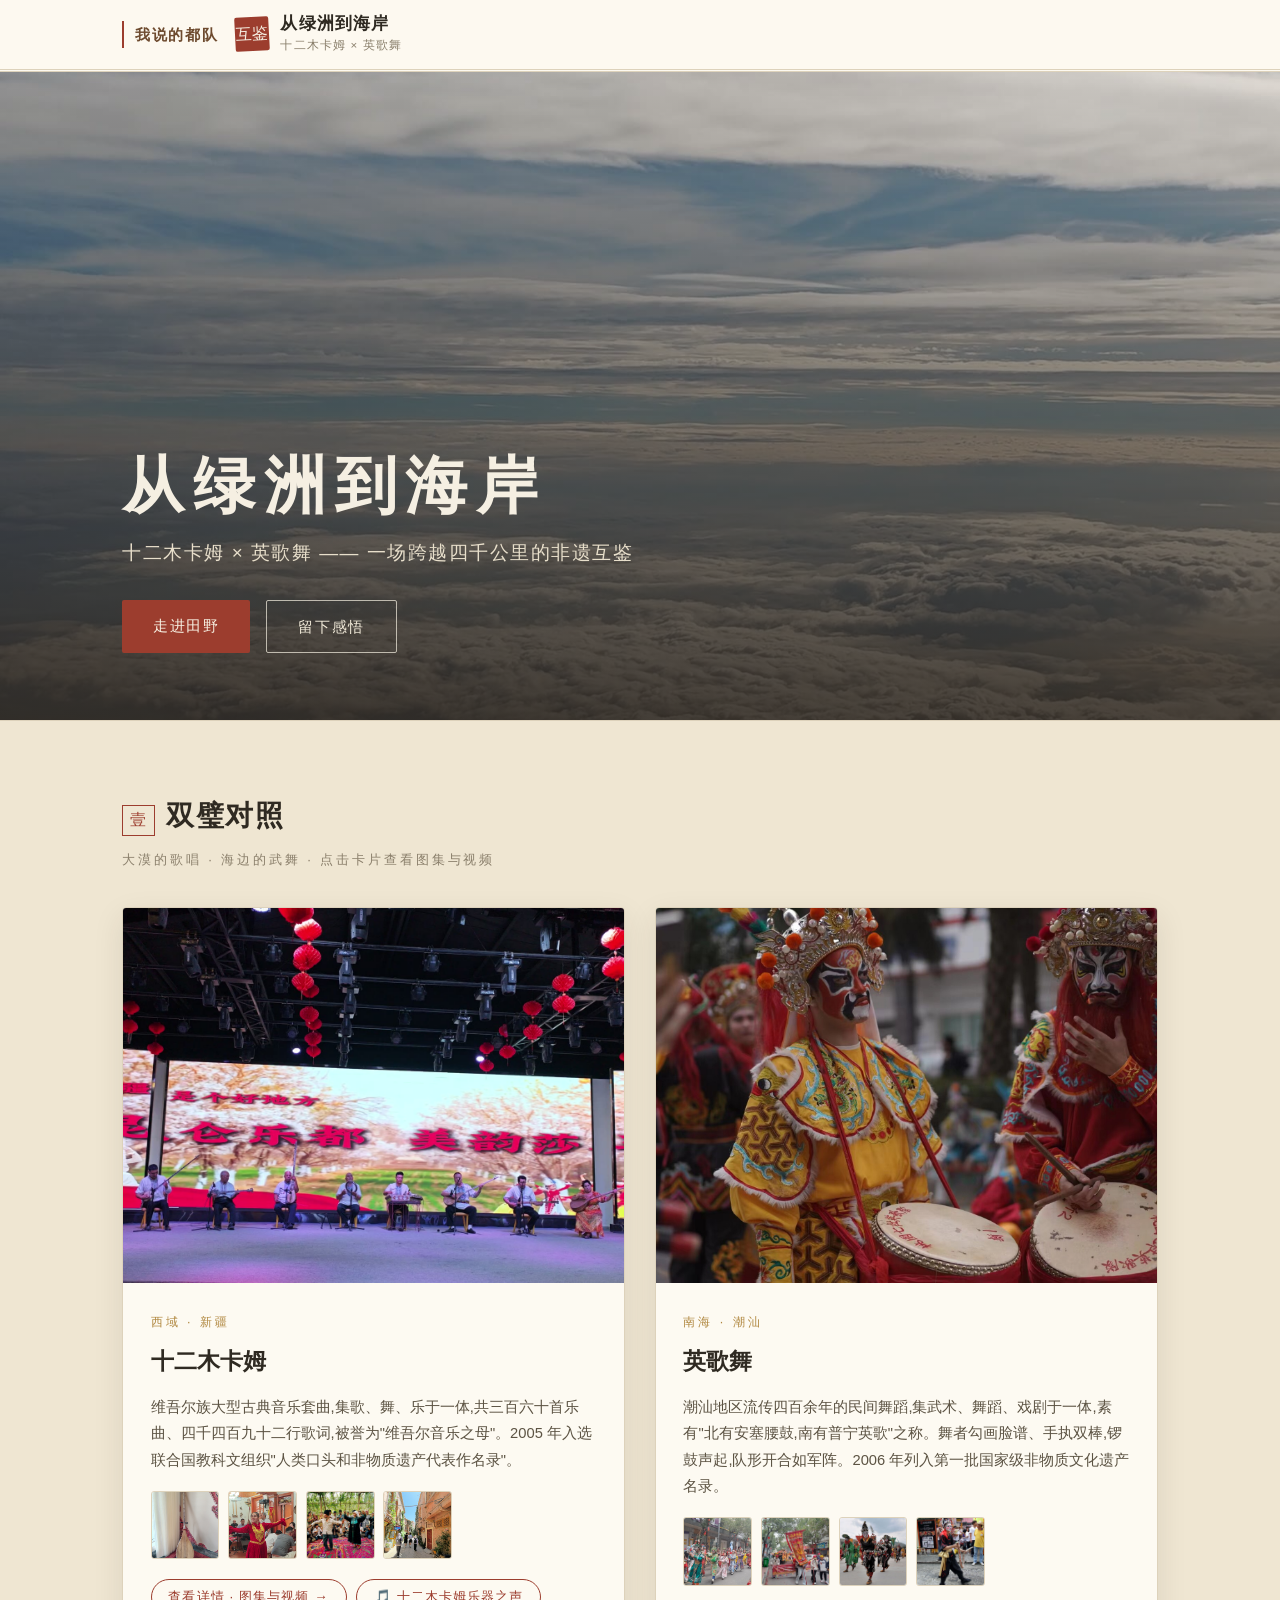
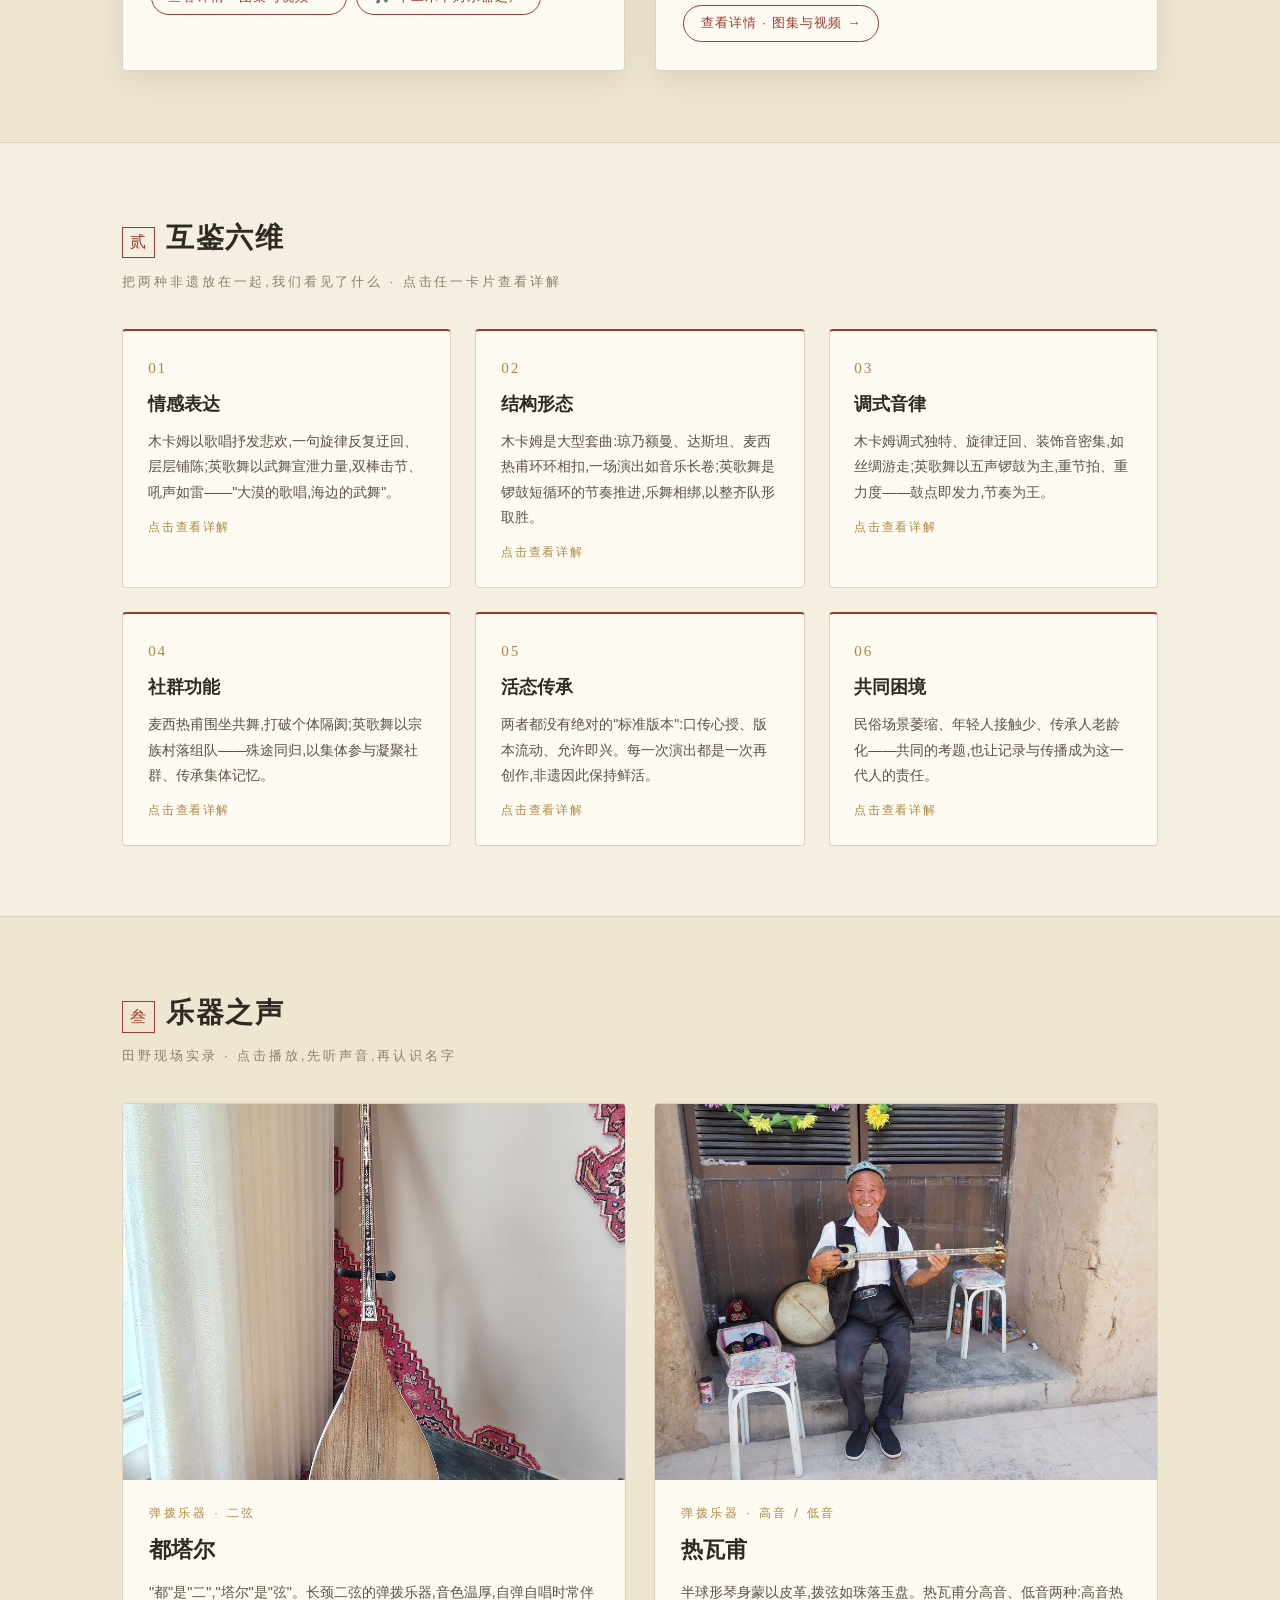
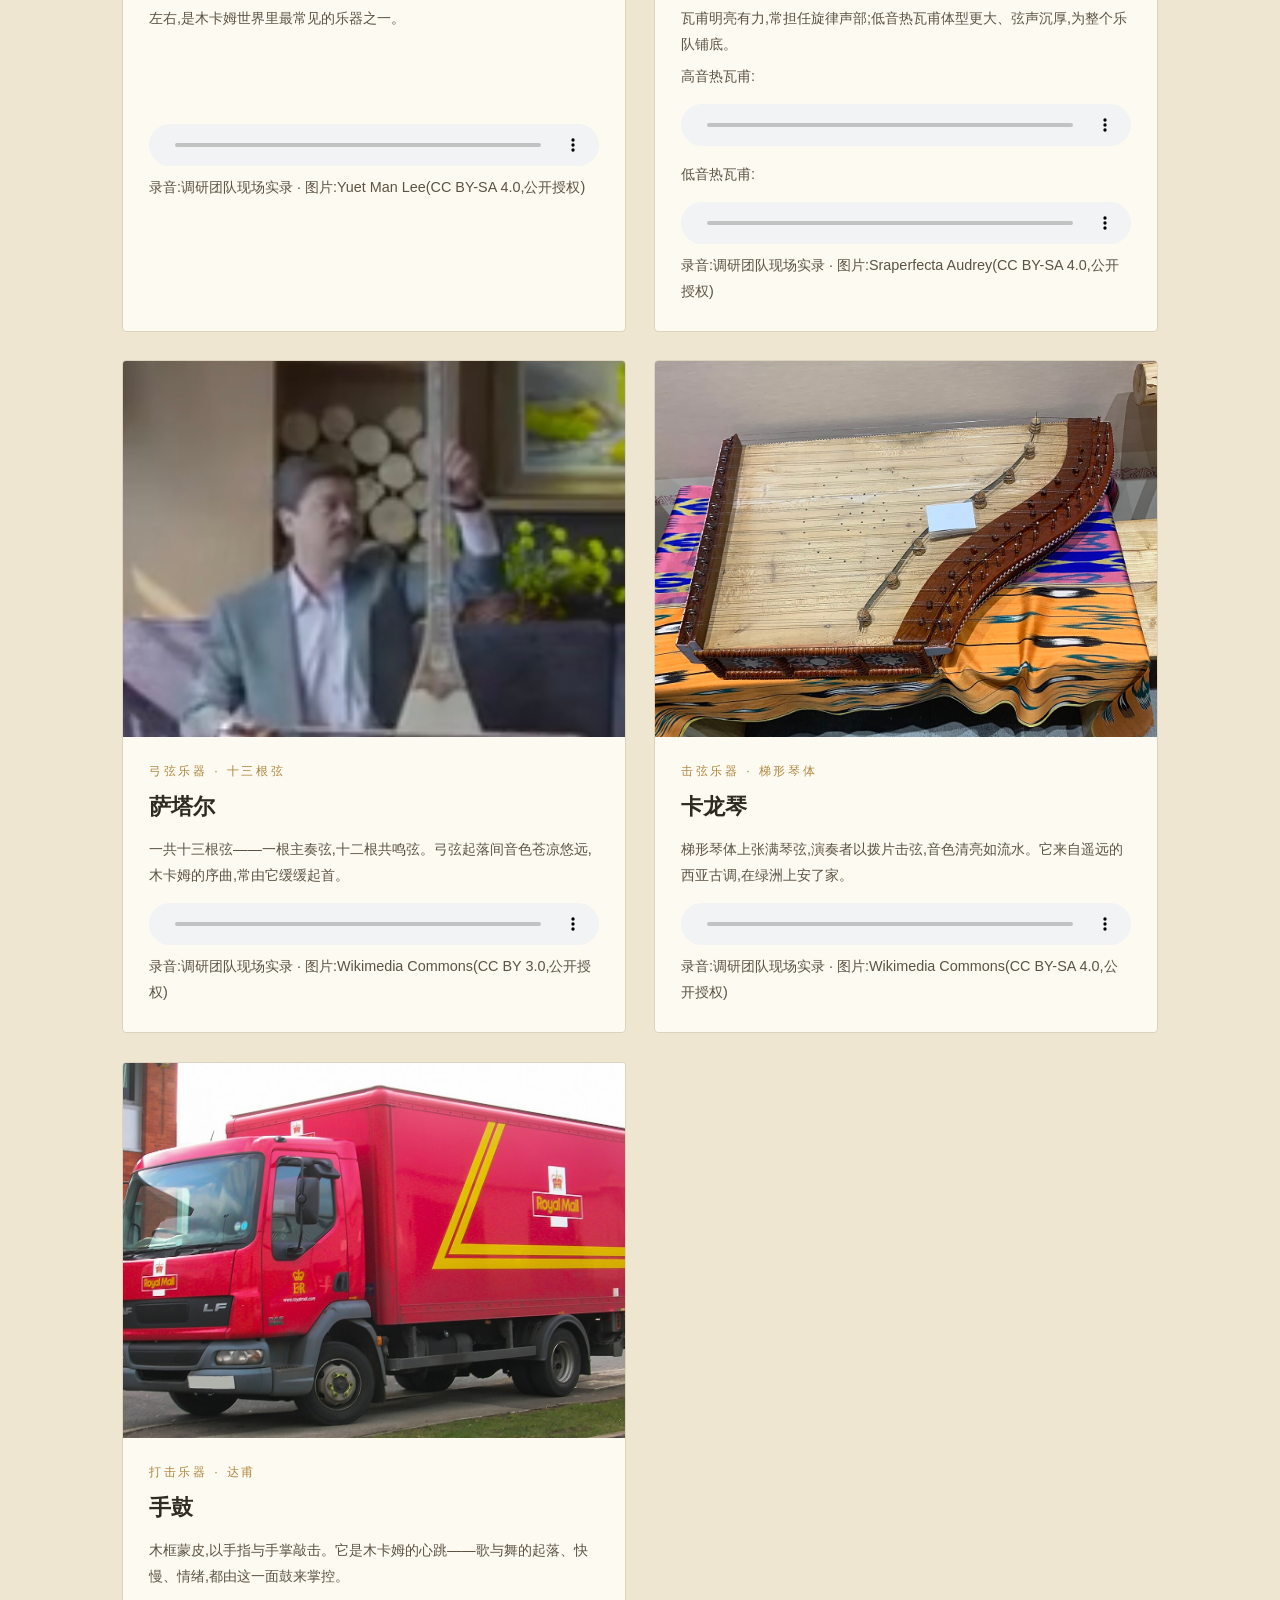
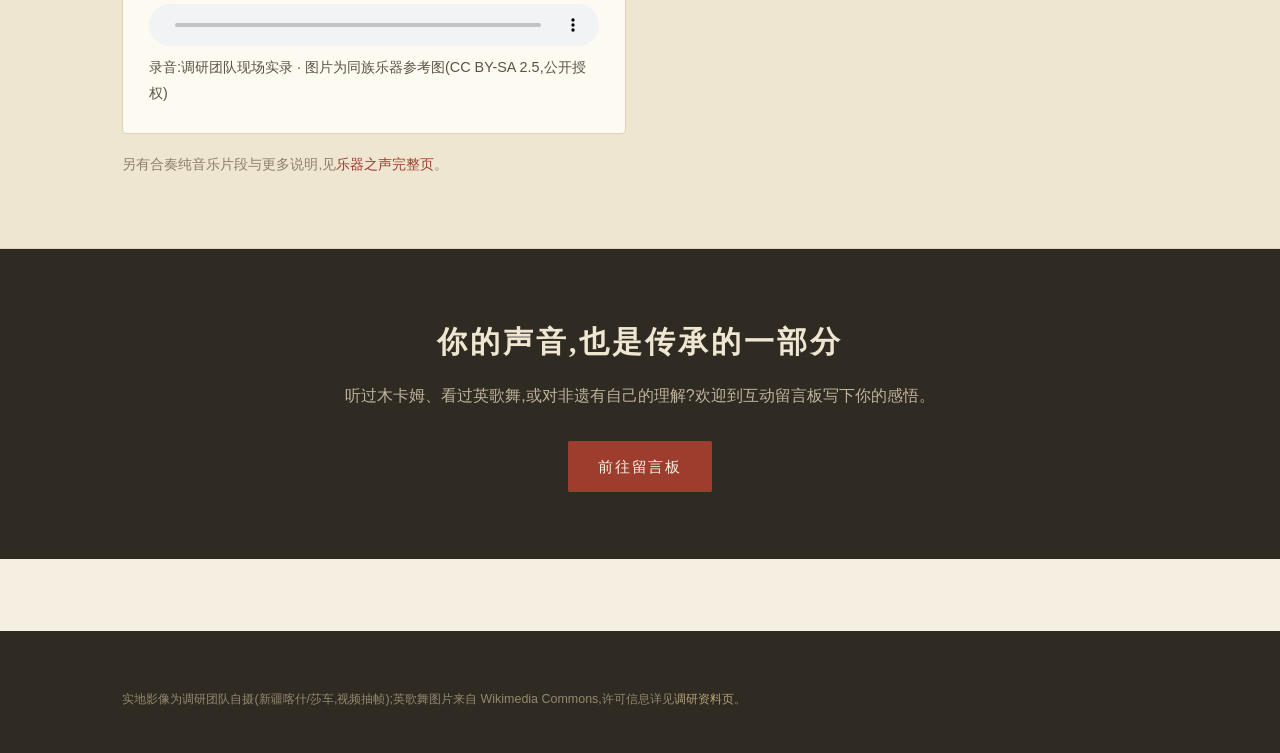
==== commit b4608c86: "Add instruments nav button on muqam card" ====
--- a/web/index.html
+++ b/web/index.html
@@ -66,7 +66,10 @@
               <img src="assets/img/muqam_xinjiang.jpg" alt="木卡姆演奏">
               <img src="assets/img/street_kashgar.jpg" alt="古城街巷">
             </div>
-            <span class="card-more">查看详情 · 图集与视频 →</span>
+            <div class="card-actions">
+              <span class="card-more">查看详情 · 图集与视频 →</span>
+              <a class="card-more" href="instruments.html">🎵 十二木卡姆乐器之声</a>
+            </div>
           </div>
         </article>
         <article class="duo-card" data-detail="yingge" role="button" tabindex="0">
--- a/web/css/style.css
+++ b/web/css/style.css
@@ -260,6 +260,7 @@
   color:var(--cinnabar);border:1px solid var(--cinnabar);border-radius:999px;padding:.32rem 1.05rem;
   transition:all .2s;
 }
+.card-actions{display:flex;flex-wrap:wrap;gap:.6rem;}
 .duo-card:hover .card-more{background:var(--cinnabar);color:#f8f2e4;}
 .dim-card{cursor:pointer;transition:transform .25s ease,box-shadow .25s ease,border-color .25s ease;}
 .dim-card:hover{transform:translateY(-3px);box-shadow:var(--shadow);border-color:var(--cinnabar);}
